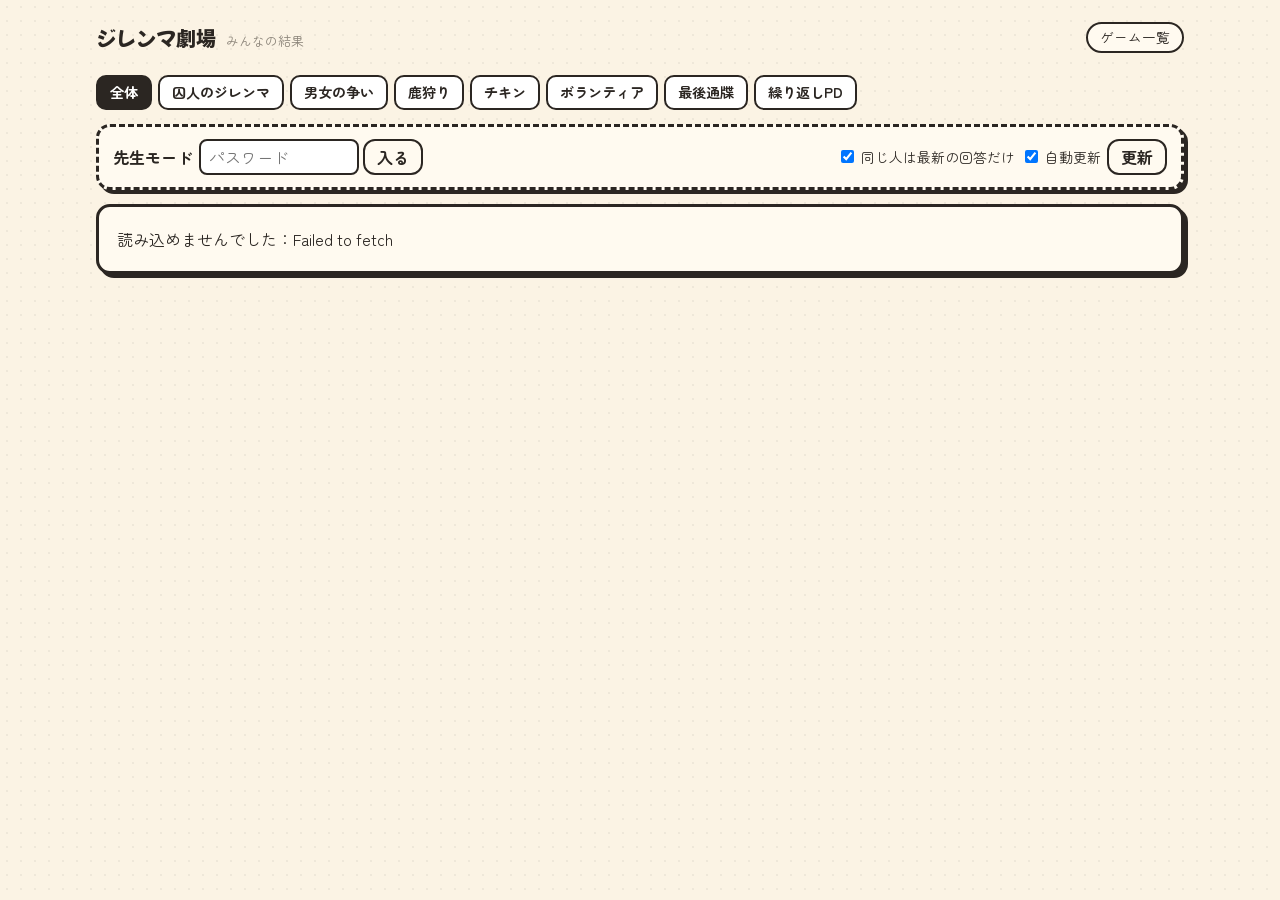
==== results.html @ dc95398e "Add files via upload" ====
<!doctype html>
<html lang="ja">
<head>
<meta charset="utf-8">
<meta name="viewport" content="width=device-width, initial-scale=1">
<title>みんなの結果｜ジレンマ劇場</title>
<link rel="preconnect" href="https://fonts.googleapis.com">
<link rel="preconnect" href="https://fonts.gstatic.com" crossorigin>
<link href="https://fonts.googleapis.com/css2?family=Mochiy+Pop+One&family=Zen+Maru+Gothic:wght@400;700;900&display=swap" rel="stylesheet">
<link rel="stylesheet" href="css/style.css">
</head>
<body>
<div class="wrap wide">
  <header class="topbar">
    <a class="brand" href="index.html"><b id="siteTitle">ジレンマ劇場</b><span>みんなの結果</span></a>
    <nav class="toplinks"><a class="chiplink" href="index.html">ゲーム一覧</a></nav>
  </header>
  <div id="demoBanner" class="demo-banner hidden">デモモード：サンプルデータ（22人分ほど）と、このブラウザで遊んだ回答を表示しています。先生モードのパスワードは <b>demo</b> です。</div>

  <nav class="tabs" id="tabs" aria-label="ゲームの切り替え"></nav>

  <section class="panel tight teacher" id="teacherPanel">
    <div class="filters" style="margin:0">
      <b>先生モード</b>
      <span id="tLogin"><input type="password" id="pw" placeholder="パスワード" style="font:inherit;border:2px solid var(--ink);border-radius:8px;padding:2px 8px;width:10em"> <button class="btn ghost" id="pwBtn" style="padding:2px 12px">入る</button></span>
      <span id="tTools" class="hidden">
        <button class="btn primary" id="classifyBtn" style="padding:4px 14px">AIで理由を分類</button>
        <button class="btn ghost" id="csvBtn" style="padding:2px 12px">CSVダウンロード</button>
        <button class="btn ghost hidden" id="resetBtn" style="padding:2px 12px">デモデータを初期化</button>
        <button class="btn ghost" id="logoutBtn" style="padding:2px 12px">出る</button>
      </span>
      <label class="small" style="margin-left:auto"><input type="checkbox" id="latestOnly" checked> 同じ人は最新の回答だけ</label>
      <label class="small"><input type="checkbox" id="auto" checked> 自動更新</label>
      <button class="btn ghost" id="reload" style="padding:2px 12px">更新</button>
    </div>
    <div class="small" id="tMsg" aria-live="polite"></div>
  </section>

  <main id="view" aria-live="polite"><div class="panel">読み込み中…</div></main>
</div>
<script src="js/config.js"></script>
<script src="js/common.js"></script>
<script src="js/art.js"></script>
<script src="js/games.js"></script>
<script src="js/results.js"></script>
</body>
</html>
---- css/style.css ----
:root {
  --paper: #fbf3e4;
  --paper2: #f4e8d2;
  --card: #fffaf0;
  --ink: #2b2622;
  --ink2: #5c534a;
  --muted: #8a8378;
  --line: #2b2622;
  --gc: #e2564f;          /* ゲームごとの色（JSで上書き） */
  --good: #3f7d4e;
  --bad: #c0392b;
  --shadow: 4px 4px 0 var(--ink);
  --radius: 14px;
  color-scheme: light;
}
* { box-sizing: border-box; }
html, body { margin: 0; }
body {
  background: var(--paper);
  background-image: radial-gradient(rgba(43, 38, 34, .06) 1px, transparent 1.2px);
  background-size: 14px 14px;
  color: var(--ink);
  font-family: 'Zen Maru Gothic', 'Hiragino Maru Gothic ProN', 'Noto Sans JP', sans-serif;
  font-size: 16px;
  line-height: 1.75;
  -webkit-font-smoothing: antialiased;
}
h1, h2, h3, .pop { font-family: 'Mochiy Pop One', 'Zen Maru Gothic', sans-serif; font-weight: 400; letter-spacing: .02em; }
a { color: inherit; }
.wrap { max-width: 780px; margin: 0 auto; padding: 16px 16px 64px; }
.wide { max-width: 1120px; }
.muted { color: var(--muted); }
.small { font-size: .86rem; }
.center { text-align: center; }
.hidden { display: none !important; }

/* ---------- ヘッダー ---------- */
.topbar { display: flex; align-items: center; justify-content: space-between; gap: 12px; padding: 4px 0 14px; }
.brand { text-decoration: none; display: flex; align-items: baseline; gap: 10px; }
.brand b { white-space: nowrap; font-family: 'Mochiy Pop One', sans-serif; font-weight: 400; font-size: 1.25rem; }
.brand span { font-size: .8rem; color: var(--muted); }
.toplinks { display: flex; gap: 8px; flex-wrap: wrap; }
.chiplink { font-size: .85rem; text-decoration: none; border: 2px solid var(--ink); border-radius: 999px; padding: 2px 12px; background: var(--card); }
.chiplink:hover { background: #fff; }
.demo-banner { background: #fff3b0; border: 2px dashed var(--ink); border-radius: 10px; padding: 8px 12px; font-size: .86rem; margin-bottom: 14px; }

/* ---------- パネル・カード ---------- */
.panel {
  background: var(--card); border: 3px solid var(--line); border-radius: var(--radius);
  box-shadow: var(--shadow); padding: 18px; margin: 14px 0;
}
.panel.tight { padding: 12px 14px; }
.art { display: block; width: 100%; height: auto; border-radius: 10px; border: 3px solid var(--line); background: #fff; }
.comic { position: relative; }
.comic .art { box-shadow: var(--shadow); animation: pop .45s cubic-bezier(.2, 1.4, .4, 1) both; }
@keyframes pop { from { transform: scale(.94) rotate(-1deg); opacity: 0; } to { transform: none; opacity: 1; } }
.narr { font-size: 1.06rem; margin: 16px 2px 4px; min-height: 5.2em; }
.narr .sent { display: inline; opacity: 0; animation: fadein .5s ease forwards; }
@keyframes fadein { to { opacity: 1; } }
.narr b { background: linear-gradient(transparent 60%, color-mix(in srgb, var(--gc) 35%, transparent) 60%); }

.kicker { display: inline-block; font-size: .78rem; font-weight: 700; color: #fff; background: var(--gc); border: 2px solid var(--ink); border-radius: 999px; padding: 0 10px; }
.title-xl { font-size: clamp(1.5rem, 5vw, 2.1rem); margin: 6px 0 2px; line-height: 1.35; }
.title-l { font-size: 1.3rem; margin: 4px 0 8px; line-height: 1.4; }

/* ---------- ボタン ---------- */
.btn {
  appearance: none; cursor: pointer; font: inherit; font-weight: 700;
  border: 3px solid var(--ink); border-radius: 12px; background: #fff; color: var(--ink);
  padding: 10px 20px; box-shadow: 3px 3px 0 var(--ink); transition: transform .06s, box-shadow .06s;
  text-decoration: none; display: inline-flex; align-items: center; justify-content: center; gap: 8px;
}
.btn:hover { transform: translate(-1px, -1px); box-shadow: 4px 4px 0 var(--ink); }
.btn:active { transform: translate(2px, 2px); box-shadow: 1px 1px 0 var(--ink); }
.btn.primary { background: var(--gc); color: #fff; }
.btn.ghost { background: transparent; box-shadow: none; border-width: 2px; }
.btn:disabled { opacity: .45; cursor: not-allowed; transform: none; box-shadow: 3px 3px 0 var(--ink); }
.btn.big { font-size: 1.1rem; padding: 12px 26px; }
.btnrow { display: flex; gap: 10px; justify-content: space-between; align-items: center; flex-wrap: wrap; margin-top: 14px; }
.btnrow.end { justify-content: flex-end; }
.btnrow.centered { justify-content: center; }

.dots { display: flex; gap: 6px; }
.dots i { width: 10px; height: 10px; border-radius: 50%; border: 2px solid var(--ink); background: #fff; }
.dots i.on { background: var(--gc); }

/* ---------- フォーム ---------- */
label.f { display: block; font-weight: 700; margin: 12px 0 4px; }
input[type=text], textarea {
  width: 100%; font: inherit; color: var(--ink); background: #fff;
  border: 3px solid var(--ink); border-radius: 10px; padding: 10px 12px;
}
input[type=text]:focus, textarea:focus { outline: 3px solid color-mix(in srgb, var(--gc) 45%, transparent); outline-offset: 1px; }
textarea { min-height: 110px; resize: vertical; }
.counter { font-size: .8rem; color: var(--muted); text-align: right; }
.counter.ok { color: var(--good); }
.err { color: var(--bad); font-weight: 700; font-size: .9rem; min-height: 1.4em; }
.note { font-size: .86rem; color: var(--ink2); background: var(--paper2); border-radius: 10px; padding: 8px 12px; }

/* ---------- 選択カード ---------- */
.choices { display: grid; grid-template-columns: 1fr 1fr; gap: 12px; margin: 10px 0; }
.choice {
  cursor: pointer; text-align: left; font: inherit; color: var(--ink);
  background: #fff; border: 3px solid var(--ink); border-radius: 14px; padding: 14px; box-shadow: 3px 3px 0 var(--ink);
  transition: transform .08s, background .15s;
}
.choice:hover { transform: translateY(-2px); }
.choice .ic { font-size: 2rem; line-height: 1.2; }
.choice .lb { font-family: 'Mochiy Pop One', sans-serif; font-size: 1.15rem; display: block; margin-top: 4px; }
.choice .sb { font-size: .86rem; color: var(--ink2); display: block; }
.choice.sel { background: var(--gc); color: #fff; transform: translate(2px, 2px); box-shadow: 1px 1px 0 var(--ink); }
.choice.sel .sb { color: #fff; }
.pills { display: flex; flex-wrap: wrap; gap: 8px; }
.pill {
  cursor: pointer; font: inherit; font-weight: 700; border: 2px solid var(--ink); background: #fff; border-radius: 999px; padding: 4px 14px;
}
.pill.sel { background: var(--ink); color: #fff; }
.qtitle { font-weight: 700; margin: 18px 0 6px; display: flex; gap: 8px; align-items: baseline; }
.qtitle .n { font-family: 'Mochiy Pop One', sans-serif; color: #fff; background: var(--ink); border-radius: 50%; width: 1.6em; height: 1.6em; display: inline-flex; align-items: center; justify-content: center; font-size: .8rem; flex: none; }

/* ---------- 利得表 ---------- */
.matrix { width: 100%; border-collapse: separate; border-spacing: 6px; table-layout: fixed; }
.matrix th { font-size: .86rem; font-weight: 700; padding: 4px; }
.matrix th.corner { font-size: .75rem; color: var(--muted); }
.matrix td { background: #fff; border: 2px solid var(--ink); border-radius: 10px; padding: 8px 6px; text-align: center; line-height: 1.35; }
.matrix td .me { font-family: 'Mochiy Pop One', sans-serif; font-size: 1.05rem; display: block; }
.matrix td .op { font-size: .78rem; color: var(--ink2); }
.matrix td.best { background: #e9f6e5; }
.matrix td.worst { background: #fde5e1; }
.matrix td.hit { outline: 4px solid var(--gc); outline-offset: 1px; }

/* ---------- 種明かし ---------- */
.reveal { display: grid; grid-template-columns: 1fr auto 1fr; gap: 10px; align-items: center; margin: 12px 0; }
.rcard { perspective: 600px; }
.rcard .inner { position: relative; height: 120px; transform-style: preserve-3d; transition: transform .8s cubic-bezier(.3, 1.4, .5, 1); }
.rcard.flipped .inner { transform: rotateY(180deg); }
.rcard .face { position: absolute; inset: 0; backface-visibility: hidden; border: 3px solid var(--ink); border-radius: 14px; box-shadow: 3px 3px 0 var(--ink); display: flex; flex-direction: column; align-items: center; justify-content: center; text-align: center; padding: 8px; }
.rcard .front { background: repeating-linear-gradient(45deg, var(--gc), var(--gc) 10px, color-mix(in srgb, var(--gc) 75%, #fff) 10px, color-mix(in srgb, var(--gc) 75%, #fff) 20px); color: #fff; font-size: 2.4rem; font-family: 'Mochiy Pop One', sans-serif; }
.rcard .back { background: #fff; transform: rotateY(180deg); }
.rcard.static .inner { transform: none; }
.rcard.static .back { transform: none; }
.rcard .who { font-size: .8rem; color: var(--muted); }
.rcard .act { font-family: 'Mochiy Pop One', sans-serif; font-size: 1.15rem; }
.vs { font-family: 'Mochiy Pop One', sans-serif; font-size: 1.4rem; }
.scorebox { display: grid; grid-template-columns: 1fr 1fr; gap: 10px; margin-top: 10px; }
.scorebox div { background: #fff; border: 2px solid var(--ink); border-radius: 12px; padding: 8px; text-align: center; }
.scorebox b { font-family: 'Mochiy Pop One', sans-serif; font-size: 1.3rem; display: block; font-weight: 400; }
.drum { text-align: center; font-family: 'Mochiy Pop One', sans-serif; font-size: 1.3rem; padding: 30px 0; animation: shake .25s infinite; }
@keyframes shake { 0%, 100% { transform: translateX(0); } 25% { transform: translateX(-2px) rotate(-1deg); } 75% { transform: translateX(2px) rotate(1deg); } }

/* ---------- ポータル ---------- */
.hero-title { text-align: center; margin: 10px 0 4px; font-size: clamp(1.8rem, 7vw, 3rem); line-height: 1.2; }
.hero-sub { text-align: center; color: var(--ink2); margin: 0 0 18px; }
.games { display: grid; grid-template-columns: repeat(auto-fill, minmax(230px, 1fr)); gap: 16px; }
.gcard { display: flex; flex-direction: column; text-decoration: none; background: var(--card); border: 3px solid var(--ink); border-radius: var(--radius); box-shadow: var(--shadow); overflow: hidden; transition: transform .1s; }
.gcard:hover { transform: translate(-2px, -2px) rotate(-.4deg); box-shadow: 6px 6px 0 var(--ink); }
.gcard .art { border: none; border-bottom: 3px solid var(--ink); border-radius: 0; }
.gcard .body { padding: 10px 14px 14px; }
.gcard .no { font-family: 'Mochiy Pop One', sans-serif; color: #fff; border: 2px solid var(--ink); border-radius: 8px; padding: 0 8px; font-size: .8rem; }
.gcard h3 { margin: 6px 0 0; font-size: 1.08rem; line-height: 1.4; }
.gcard .st { font-size: .82rem; color: var(--ink2); }
.gcard .tg { font-size: .86rem; margin-top: 6px; }

/* ---------- 繰り返しゲーム ---------- */
.weekbar { display: flex; justify-content: space-between; align-items: center; gap: 10px; }
.weekbar .wk { font-family: 'Mochiy Pop One', sans-serif; font-size: 1.3rem; }
.history { display: flex; gap: 4px; flex-wrap: wrap; margin: 8px 0; }
.history .h { width: 34px; border: 2px solid var(--ink); border-radius: 8px; text-align: center; font-size: .7rem; line-height: 1.2; padding: 2px 0; background: #fff; }
.history .h .k { color: var(--good); font-weight: 900; }
.history .h .s { color: var(--bad); font-weight: 900; }
.totals { display: grid; grid-template-columns: 1fr 1fr; gap: 10px; }
.totals div { border: 2px solid var(--ink); border-radius: 12px; background: #fff; padding: 6px 10px; display: flex; flex-direction: column; }
.totals span { font-size: .8rem; color: var(--ink2); }
.totals b { font-family: 'Mochiy Pop One', sans-serif; font-weight: 400; font-size: 1.2rem; }
.flash { animation: flash .7s ease; }
@keyframes flash { 0% { background: #fff3b0; } 100% { background: #fff; } }

/* ---------- スライダー ---------- */
.split { display: grid; grid-template-columns: 1fr 1fr; gap: 10px; text-align: center; margin: 10px 0; }
.split div { border: 2px solid var(--ink); border-radius: 12px; background: #fff; padding: 8px; }
.split b { font-family: 'Mochiy Pop One', sans-serif; font-size: 1.6rem; font-weight: 400; display: block; }
input[type=range] { width: 100%; accent-color: var(--gc); height: 30px; }

/* ---------- 結果ページ ---------- */
.tabs { display: flex; gap: 6px; flex-wrap: wrap; margin: 6px 0 12px; }
.tab { text-decoration: none; border: 2px solid var(--ink); border-radius: 10px; padding: 3px 12px; background: #fff; font-size: .88rem; font-weight: 700; }
.tab.on { background: var(--ink); color: #fff; }
.stats { display: grid; grid-template-columns: repeat(auto-fit, minmax(150px, 1fr)); gap: 10px; }
.stat { background: #fff; border: 2px solid var(--ink); border-radius: 12px; padding: 10px 12px; }
.stat .v { font-family: 'Mochiy Pop One', sans-serif; font-size: 1.7rem; line-height: 1.2; }
.stat .k { font-size: .8rem; color: var(--ink2); }
.grid2 { display: grid; grid-template-columns: 1fr 1fr; gap: 14px; }
.bars { display: flex; flex-direction: column; gap: 8px; }
.bar { display: grid; grid-template-columns: 8.5em 1fr 5.8em; gap: 8px; align-items: center; font-size: .9rem; }
.bar .track { height: 22px; background: var(--paper2); border: 2px solid var(--ink); border-radius: 8px; overflow: hidden; display: flex; }
.bar .fill { height: 100%; background: var(--gc); transition: width .6s ease; }
.bar .num { text-align: right; font-variant-numeric: tabular-nums; }
.stack { display: flex; height: 100%; width: 100%; }
.stack span { height: 100%; transition: width .6s ease; }
.legend { display: flex; flex-wrap: wrap; gap: 6px 14px; font-size: .82rem; margin-top: 6px; }
.legend i { display: inline-block; width: 12px; height: 12px; border-radius: 3px; border: 1.5px solid var(--ink); margin-right: 4px; vertical-align: -1px; }
.reasons { display: grid; grid-template-columns: repeat(auto-fill, minmax(260px, 1fr)); gap: 10px; }
.rc { background: #fff; border: 2px solid var(--ink); border-radius: 12px; padding: 10px 12px; font-size: .92rem; display: flex; flex-direction: column; gap: 6px; }
.rc .hd { display: flex; justify-content: space-between; gap: 6px; font-size: .8rem; color: var(--ink2); flex-wrap: wrap; }
.rc .ch { font-weight: 700; color: var(--ink); }
.rc .tx { white-space: pre-wrap; }
.rc .ai { font-size: .8rem; color: var(--ink2); border-top: 1.5px dashed #c9bfae; padding-top: 6px; }
.tag { display: inline-block; color: #fff; border-radius: 999px; padding: 0 9px; font-size: .74rem; font-weight: 700; margin: 0 4px 2px 0; }
.tag.outline { background: #fff !important; color: var(--ink); border: 1.5px solid var(--ink); }
.filters { display: flex; flex-wrap: wrap; gap: 6px; align-items: center; margin: 6px 0 10px; }
.filters select { font: inherit; border: 2px solid var(--ink); border-radius: 8px; padding: 2px 8px; background: #fff; }
.teacher { border-style: dashed; }
.chart svg { width: 100%; height: auto; display: block; }
.heat { display: grid; gap: 4px; }
.heat .c { border: 2px solid var(--ink); border-radius: 8px; text-align: center; padding: 6px 2px; font-size: .82rem; line-height: 1.3; }
.heat .c b { font-family: 'Mochiy Pop One', sans-serif; font-weight: 400; font-size: 1.05rem; display: block; }
.heat .h { font-size: .78rem; font-weight: 700; text-align: center; align-self: end; }
.overview { display: grid; grid-template-columns: repeat(auto-fill, minmax(240px, 1fr)); gap: 12px; }
.ov { text-decoration: none; background: #fff; border: 3px solid var(--ink); border-radius: 12px; padding: 10px 12px; box-shadow: 3px 3px 0 var(--ink); }
.ov h3 { margin: 0; font-size: 1rem; }
.ov .big { font-family: 'Mochiy Pop One', sans-serif; font-size: 1.5rem; }

@media (max-width: 560px) {
  .choices { grid-template-columns: 1fr; }
  .grid2 { grid-template-columns: 1fr; }
  .bar { grid-template-columns: 6.5em 1fr 5em; }
  .brand span { display: none; }
  .panel { padding: 14px; }
  .reveal { grid-template-columns: 1fr; }
  .vs { text-align: center; }
}

.ov .bar { grid-template-columns: 5.5em 1fr 3.2em; font-size: .8rem; }
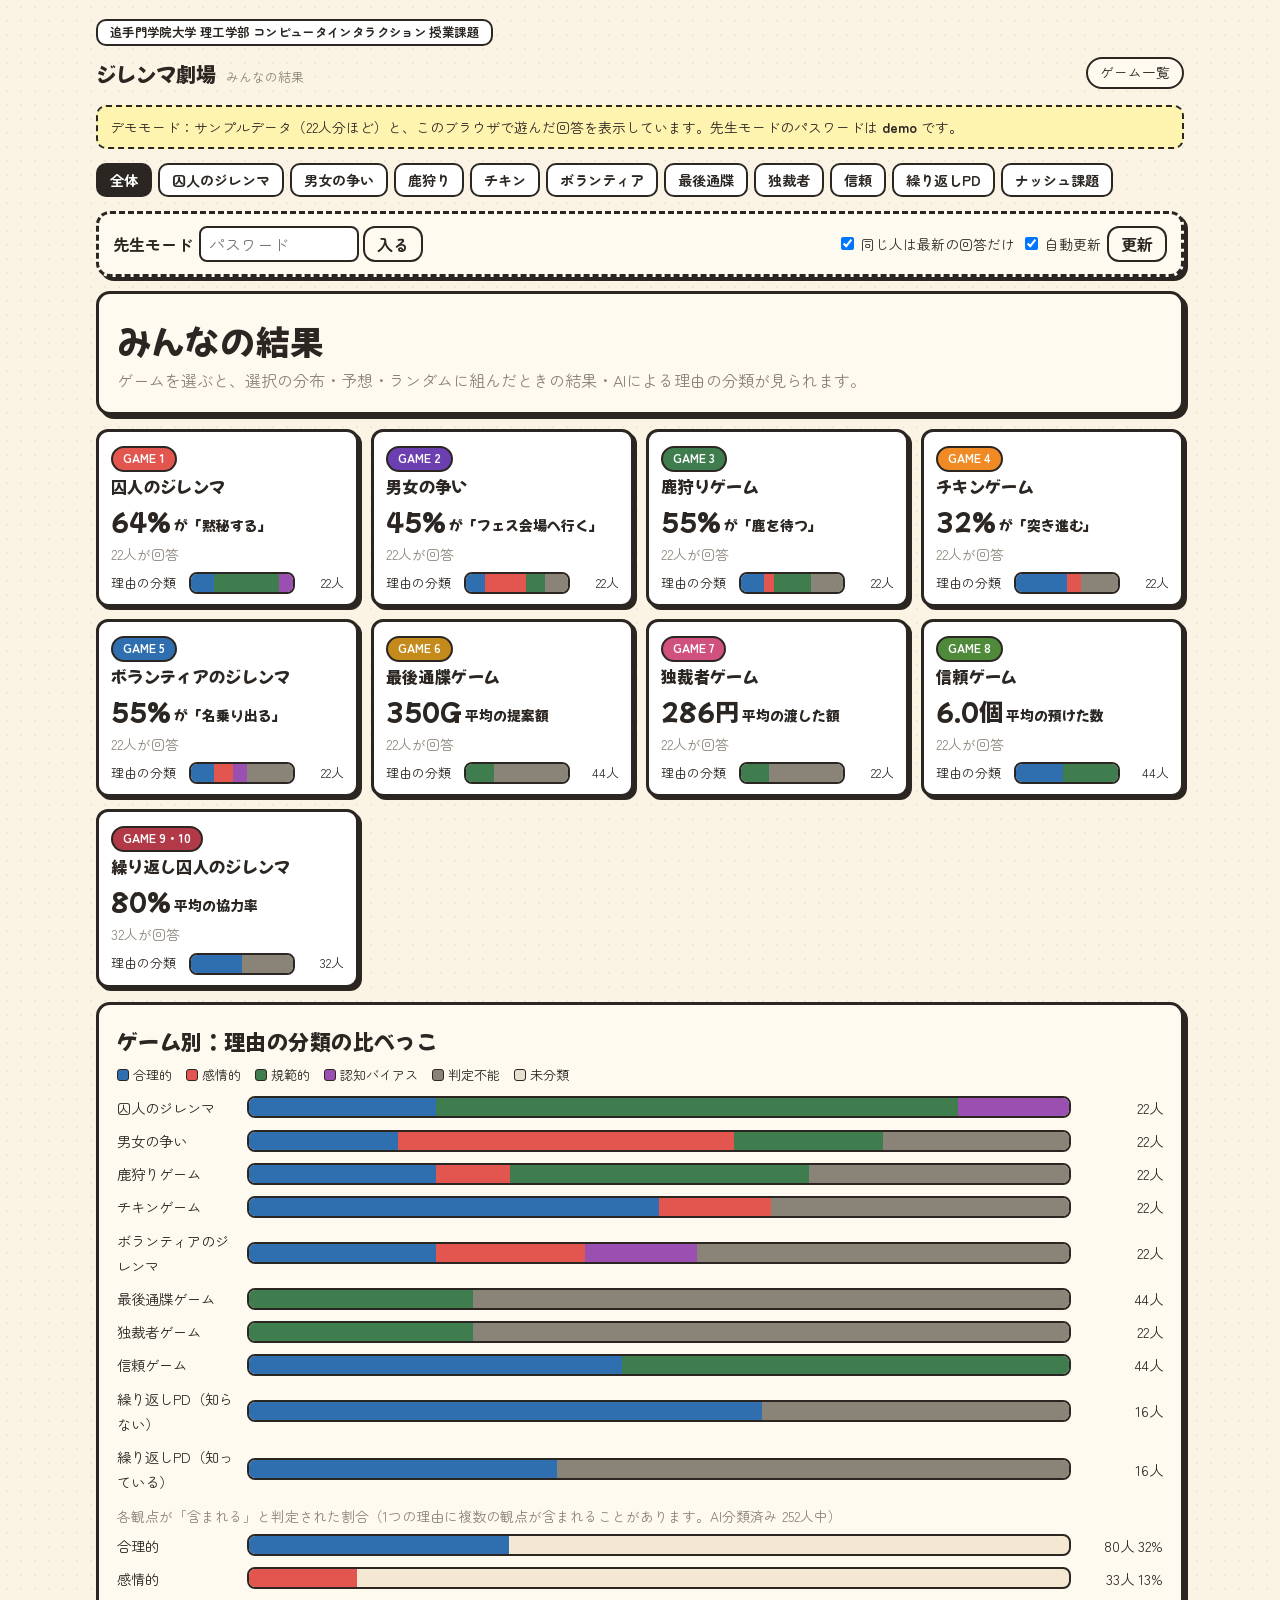
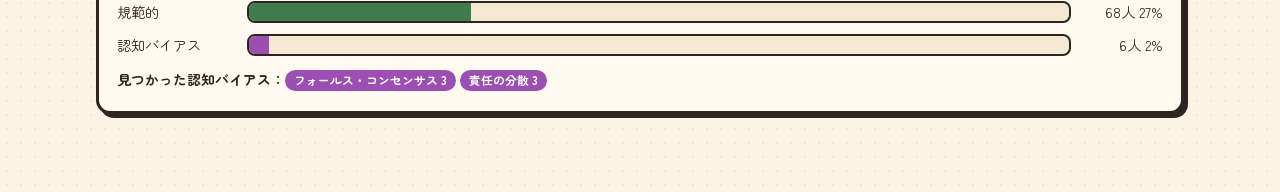
==== commit 5f63b436: "Add files via upload" ====
--- a/results.html
+++ b/results.html
@@ -11,6 +11,7 @@
 </head>
 <body>
 <div class="wrap wide">
+  <div id="course" class="course hidden"></div>
   <header class="topbar">
     <a class="brand" href="index.html"><b id="siteTitle">ジレンマ劇場</b><span>みんなの結果</span></a>
     <nav class="toplinks"><a class="chiplink" href="index.html">ゲーム一覧</a></nav>
@@ -34,6 +35,7 @@
       <button class="btn ghost" id="reload" style="padding:2px 12px">更新</button>
     </div>
     <div class="small" id="tMsg" aria-live="polite"></div>
+    <div id="gatePanel" class="hidden"></div>
   </section>
 
   <main id="view" aria-live="polite"><div class="panel">読み込み中…</div></main>
@@ -42,6 +44,7 @@
 <script src="js/common.js"></script>
 <script src="js/art.js"></script>
 <script src="js/games.js"></script>
+<script src="js/quiz-data.js"></script>
 <script src="js/results.js"></script>
 </body>
 </html>
--- a/css/style.css
+++ b/css/style.css
@@ -231,3 +231,30 @@
 }
 
 .ov .bar { grid-template-columns: 5.5em 1fr 3.2em; font-size: .8rem; }
+
+/* ---------- 授業名・課題の開放 ---------- */
+.course { display: inline-block; margin: 2px 0 6px; font-size: .78rem; font-weight: 700; letter-spacing: .03em; line-height: 1.5; color: var(--ink); background: #fff; border: 2px solid var(--ink); border-radius: 10px; padding: 2px 12px; }
+.course span { display: inline-block; }
+.gcard.locked { filter: grayscale(.85); opacity: .6; pointer-events: none; position: relative; }
+.lockbadge { display: inline-block; margin-left: 6px; font-size: .74rem; font-weight: 700; background: var(--ink); color: #fff; border-radius: 999px; padding: 0 9px; vertical-align: 2px; }
+.gates { display: grid; grid-template-columns: repeat(auto-fill, minmax(230px, 1fr)); gap: 8px; margin-top: 8px; }
+.gate { display: flex; align-items: center; justify-content: space-between; gap: 8px; background: #fff; border: 2px solid var(--ink); border-radius: 10px; padding: 6px 10px; font-size: .88rem; }
+.gate.on { background: #e9f6e5; }
+.switch { position: relative; width: 52px; height: 28px; flex: none; }
+.switch input { position: absolute; opacity: 0; width: 100%; height: 100%; margin: 0; cursor: pointer; z-index: 1; }
+.switch span { position: absolute; inset: 0; background: #d8cdb8; border: 2px solid var(--ink); border-radius: 999px; transition: background .2s; }
+.switch span::after { content: ''; position: absolute; top: 2px; left: 2px; width: 20px; height: 20px; border-radius: 50%; background: #fff; border: 2px solid var(--ink); transition: transform .2s; }
+.switch input:checked + span { background: var(--good); }
+.switch input:checked + span::after { transform: translateX(24px); }
+.switch input:focus-visible + span { outline: 3px solid #f2c14e; outline-offset: 2px; }
+
+/* ---------- 開閉の自動反映 ---------- */
+.toast{position:fixed;left:50%;bottom:22px;transform:translateX(-50%);z-index:50;background:var(--ink);color:#fff;font-weight:700;border-radius:999px;padding:10px 22px;box-shadow:0 6px 18px rgba(0,0,0,.25);animation:toastIn .35s cubic-bezier(.2,1.4,.4,1);max-width:calc(100% - 32px);text-align:center}
+.toast.out{opacity:0;transition:opacity .5s}
+@keyframes toastIn{from{transform:translate(-50%,20px);opacity:0}to{transform:translate(-50%,0);opacity:1}}
+.gcard{transition:filter .5s,opacity .5s}
+.gcard.opened{animation:unlock 1.1s ease}
+@keyframes unlock{0%{transform:scale(.96)}35%{transform:scale(1.04) rotate(-.6deg);box-shadow:0 0 0 6px #f2c14e,6px 6px 0 var(--ink)}100%{transform:none}}
+.pulse{display:inline-block;width:9px;height:9px;border-radius:50%;background:var(--good);margin-right:6px;vertical-align:1px;animation:pulse 1.6s infinite}
+@keyframes pulse{0%{box-shadow:0 0 0 0 rgba(63,125,78,.6)}70%{box-shadow:0 0 0 9px rgba(63,125,78,0)}100%{box-shadow:0 0 0 0 rgba(63,125,78,0)}}
+@media (prefers-reduced-motion: reduce){.gcard.opened,.toast,.pulse{animation:none}}
